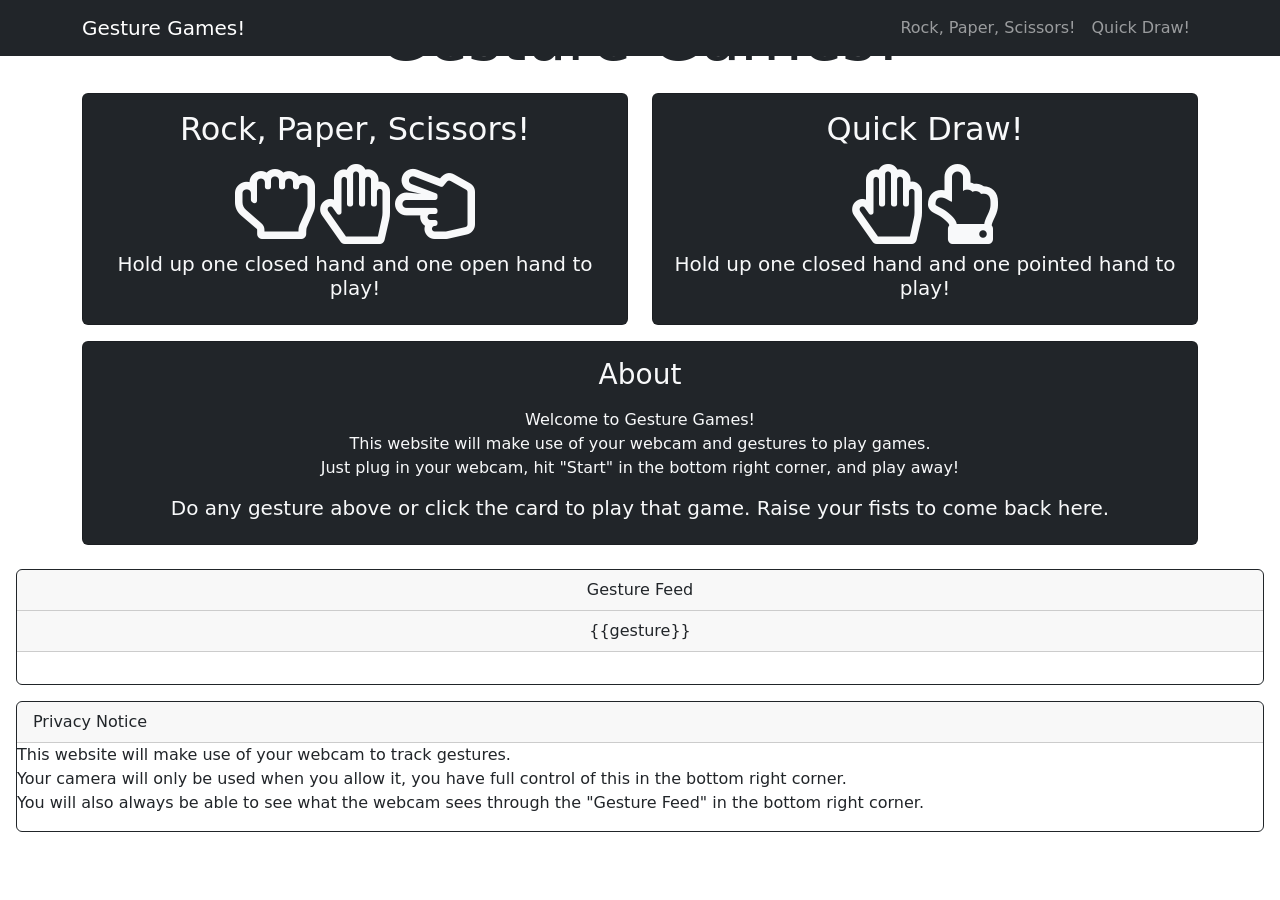
==== index.html @ e79e34e1 "Create index.html" ====
<!doctype html>
<html lang="en">
<head>
  <meta charset="utf-8">
  <title>AtAlternativeInteractionSolution</title>
  <base href="/">
  <meta name="viewport" content="width=device-width, initial-scale=1">
  <link rel="icon" type="image/x-icon" href="favicon.ico">
</head>
<body>
  <meta http-equiv="Refresh" content="0; url='/src/app/home-page/home-page.component.html'" />
</body>
</html>
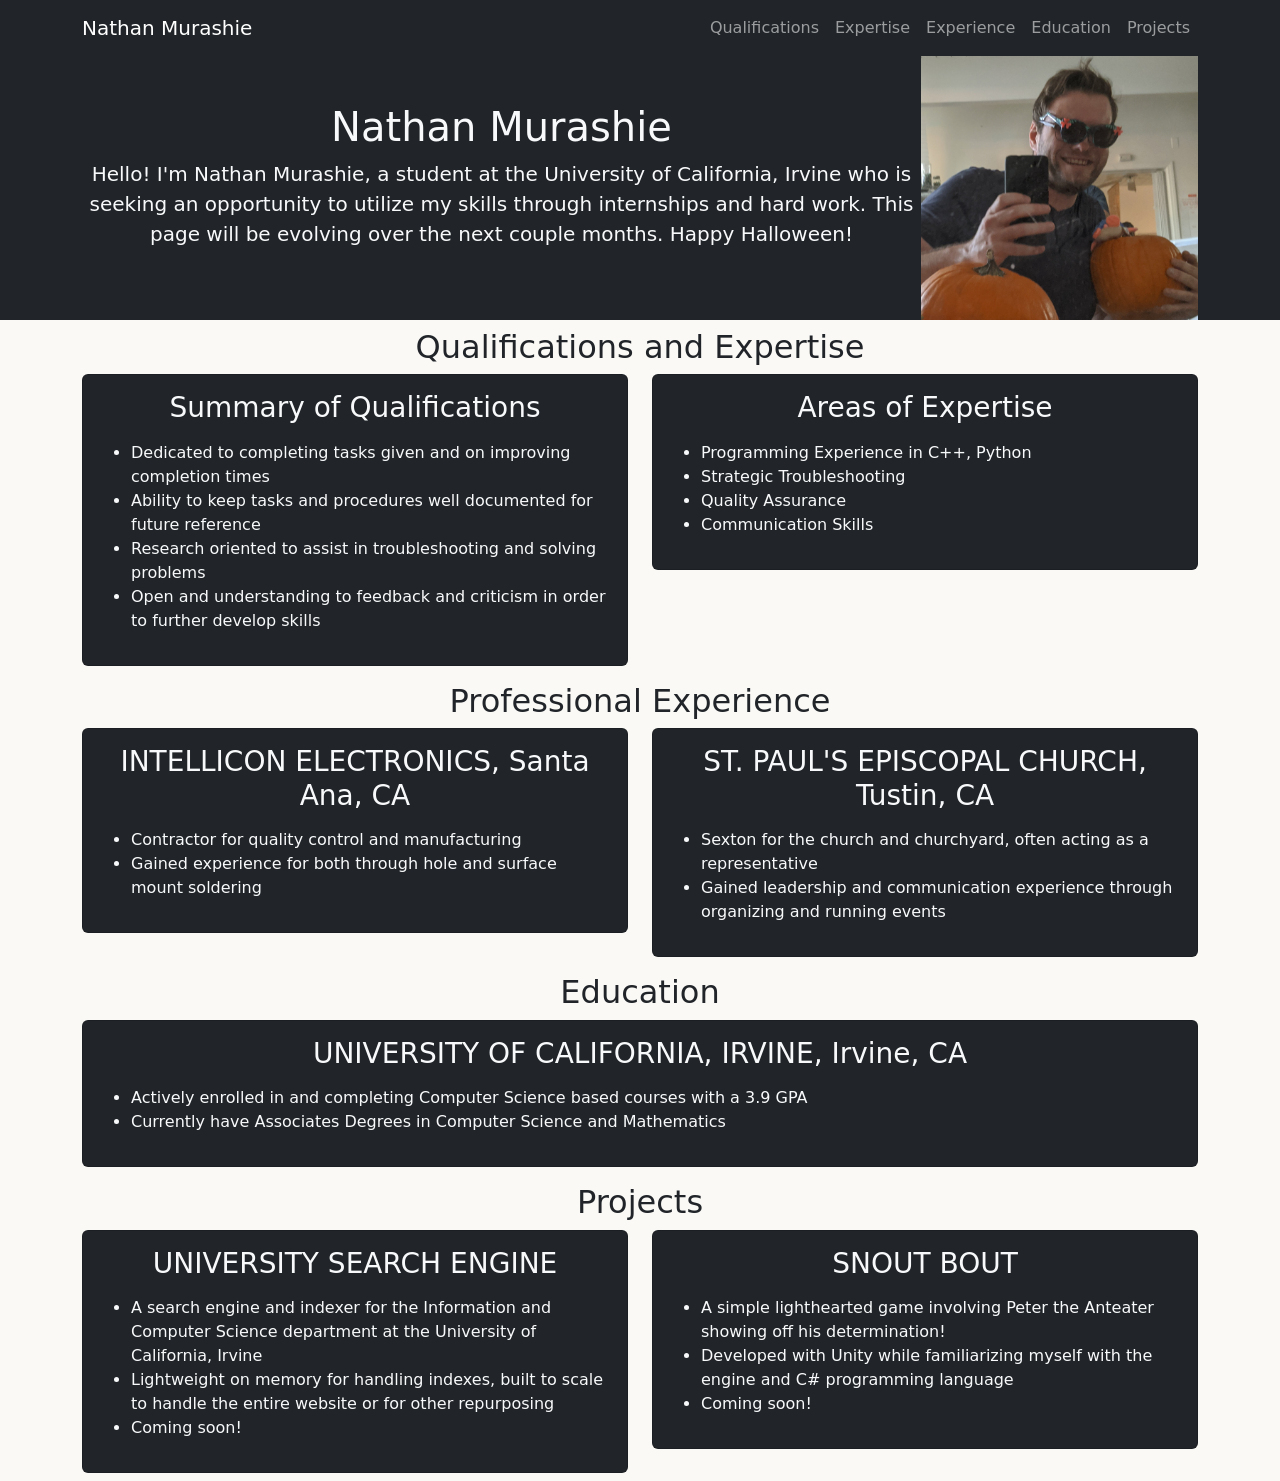
==== commit b58c246a: "test test" ====
--- a/index.html
+++ b/index.html
@@ -1,13 +1,190 @@
-<!doctype html>
+<!DOCTYPE html>
 <html lang="en">
 <head>
-  <meta charset="utf-8">
-  <title>AtAlternativeInteractionSolution</title>
-  <base href="/">
-  <meta name="viewport" content="width=device-width, initial-scale=1">
-  <link rel="icon" type="image/x-icon" href="favicon.ico">
+    <meta charset="UTF-8">
+    <meta http-equiv="X-UA-Compatible" content="IE=edge">
+    <meta name="author" content="Nathan Murashie">
+    <meta name="description" content="Portfolio for Nathan Murashie">
+    <meta name="viewport" content="width=device-width, initial-scale=1.0">
+    <!-- Google Font Import -->
+    <link href="https://fonts.googleapis.com/css2?family=Open+Sans&display=swap" rel="stylesheet">
+    <!-- Bootstrap Import -->
+    <link href="https://cdn.jsdelivr.net/npm/bootstrap@5.1.2/dist/css/bootstrap.min.css" rel="stylesheet" integrity="sha384-uWxY/CJNBR+1zjPWmfnSnVxwRheevXITnMqoEIeG1LJrdI0GlVs/9cVSyPYXdcSF" crossorigin="anonymous">
+    <!-- Personal css import -->
+    <link rel="stylesheet" href="styles.css">
+    <title>My Portfolio</title>
+
+
 </head>
-<body>
-  <meta http-equiv="Refresh" content="0; url='/src/app/home-page/home-page.component.html'" />
+<body style="background-color:#FAF9F6">
+    <!-- Navbar/Navmenu -->
+    <nav class="navbar navbar-expand-lg bg-dark navbar-dark fixed-top">
+        <div class="container">
+            <a href="#" class="navbar-brand">Nathan Murashie</a>
+
+            <button class="navbar-toggler" type="button" data-bs-toggle="collapse" data-bs-target="#navmenu">
+                <span class="navbar-toggler-icon"></span>
+            </button>
+
+            <div class="collapse navbar-collapse" id="navmenu">
+                <ul class="navbar-nav ms-auto">
+                    <li class="nav-item">
+                        <a href="#qualifications" class="nav-link">Qualifications</a>
+                    </li>
+                    <li class="nav-item">
+                        <a href="#expertise" class="nav-link">Expertise</a>
+                    </li>
+                    <li class="nav-item">
+                        <a href="#experience" class="nav-link">Experience</a>
+                    </li>
+                    <li class="nav-item">
+                        <a href="#education" class="nav-link">Education</a>
+                    </li>
+                    <li class="nav-item">
+                        <a href="#projects" class="nav-link">Projects</a>
+                    </li>
+                </ul>
+            </div>
+        </div>
+    </nav>
+
+    <!-- Welcome Banner -->
+    <section class="bg-dark text-light pt-5 text-center">
+        <div class="container">
+            <div class="d-sm-flex align-items-center justify-content-between">
+                <div>
+                    <h1>Nathan Murashie</h1>
+                    <p class="lead">Hello! I'm Nathan Murashie, a student at the University of California, Irvine who is seeking an opportunity to utilize my skills 
+                        through internships and hard work. This page will be evolving over the next couple months. Happy Halloween!</p>
+                </div>
+                <a href="https://www.youtube.com/watch?v=-1dSY6ZuXEY" target=_blank>
+                    <img class="img-fluid float-right imgpad" src="me.png" alt="Nathan holding a pumpkin" title="Happy Halloween!">
+                </a> 
+            </div>
+        </div>
+    </section>
+
+    <!-- Qualifications and Expertise -->
+    <section class="p-2">
+        <div class="container">
+            <h2 class="text-center">Qualifications and Expertise</h2>
+            <div class="row">
+                <div class="col-lg">
+                    <div class="card bg-dark text-light">
+                        <div class="card-body">
+                            <div class="h3 card-title mb-3 text-center" id="qualifications">Summary of Qualifications</div>
+                            <ul>
+                                <li>Dedicated to completing tasks given and on improving completion times</li>
+                                <li>Ability to keep tasks and procedures well documented for future reference</li>
+                                <li>Research oriented to assist in troubleshooting and solving problems</li>
+                                <li>Open and understanding to feedback and criticism in order to further develop skills</li>
+                            </ul>
+                        </div>
+                    </div>
+                </div>
+                <div class="col-lg">
+                    <div class="card bg-dark text-light">
+                        <div class="card-body">
+                            <div class="h3 card-title mb-3 text-center" id="expertise">Areas of Expertise</div>
+                            <ul>
+                                <li>Programming Experience in C++, Python</li>
+                                <li>Strategic Troubleshooting</li>
+                                <li>Quality Assurance</li>
+                                <li>Communication Skills</li>
+                            </ul>
+                        </div>
+                    </div>
+                </div>
+            </div>
+        </div>
+    </section>
+
+    <!-- Experience -->
+    <section class="p-2">
+        <div class="container">
+            <h2 class="text-center" id="experience">Professional Experience</h2>
+            <div class="row">
+                <div class="col-lg">
+                    <div class="card bg-dark text-light">
+                        <div class="card-body">
+                            <div class="h3 card-title mb-3 text-center">INTELLICON ELECTRONICS, Santa Ana, CA</div>
+                            <ul>
+                                <li>Contractor for quality control and manufacturing</li>
+                                <li>Gained experience for both through hole and surface mount soldering</li>
+                            </ul>
+                        </div>
+                    </div>
+                </div>
+                <div class="col-lg">
+                    <div class="card bg-dark text-light">
+                        <div class="card-body">
+                            <div class="h3 card-title mb-3 text-center">ST. PAUL'S EPISCOPAL CHURCH, Tustin, CA</div>
+                            <ul>
+                                <li>Sexton for the church and churchyard, often acting as a representative</li>
+                                <li>Gained leadership and communication experience through organizing and running events</li>
+                            </ul>
+                        </div>
+                    </div>
+                </div>
+            </div>
+        </div>
+    </section>
+
+    <!-- Education -->
+    <section class="p-2">
+        <div class="container">
+            <h2 class="text-center" id="education">Education</h2>
+            <div class="row">
+                <div class="col-lg">
+                    <div class="card bg-dark text-light">
+                        <div class="card-body">
+                            <div class="h3 card-title mb-3 text-center">UNIVERSITY OF CALIFORNIA, IRVINE, Irvine, CA</div>
+                            <ul>
+                                <li>Actively enrolled in and completing Computer Science based courses with a 3.9 GPA</li>
+                                <li>Currently have Associates Degrees in Computer Science and Mathematics</li>
+                            </ul>
+                        </div>
+                    </div>
+                </div>
+            </div>
+        </div>
+    </section>
+
+    <!-- Projects -->
+    <section class="p-2">
+        <div class="container">
+            <h2 class="text-center" id="projects">Projects</h2>
+            <div class="row">
+                <div class="col-lg">
+                    <div class="card bg-dark text-light">
+                        <div class="card-body">
+                            <div class="h3 card-title mb-3 text-center">UNIVERSITY SEARCH ENGINE</div>
+                            <ul>
+                                <li>A search engine and indexer for the Information and Computer Science department at the University of California, Irvine</li>
+                                <li>Lightweight on memory for handling indexes, built to scale to handle the entire website or for other repurposing</li>
+                                <li>Coming soon!</li>
+                            </ul>
+                        </div>
+                    </div>
+                </div>
+                <div class="col-lg">
+                    <div class="card bg-dark text-light">
+                        <div class="card-body">
+                            <div class="h3 card-title mb-3 text-center">SNOUT BOUT</div>
+                            <ul>
+                                <li>A simple lighthearted game involving Peter the Anteater showing off his determination!</li>
+                                <li>Developed with Unity while familiarizing myself with the engine and C# programming language</li>
+                                <li>Coming soon!</li>
+                            </ul>
+                        </div>
+                    </div>
+                </div>
+            </div>
+        </div>
+    </section>
+
+    <!-- Bootstrap JS Import -->
+    <script src="https://cdn.jsdelivr.net/npm/bootstrap@5.1.2/dist/js/bootstrap.bundle.min.js" integrity="sha384-kQtW33rZJAHjgefvhyyzcGF3C5TFyBQBA13V1RKPf4uH+bwyzQxZ6CmMZHmNBEfJ" crossorigin="anonymous"></script>
+    
 </body>
-</html>
+</html>
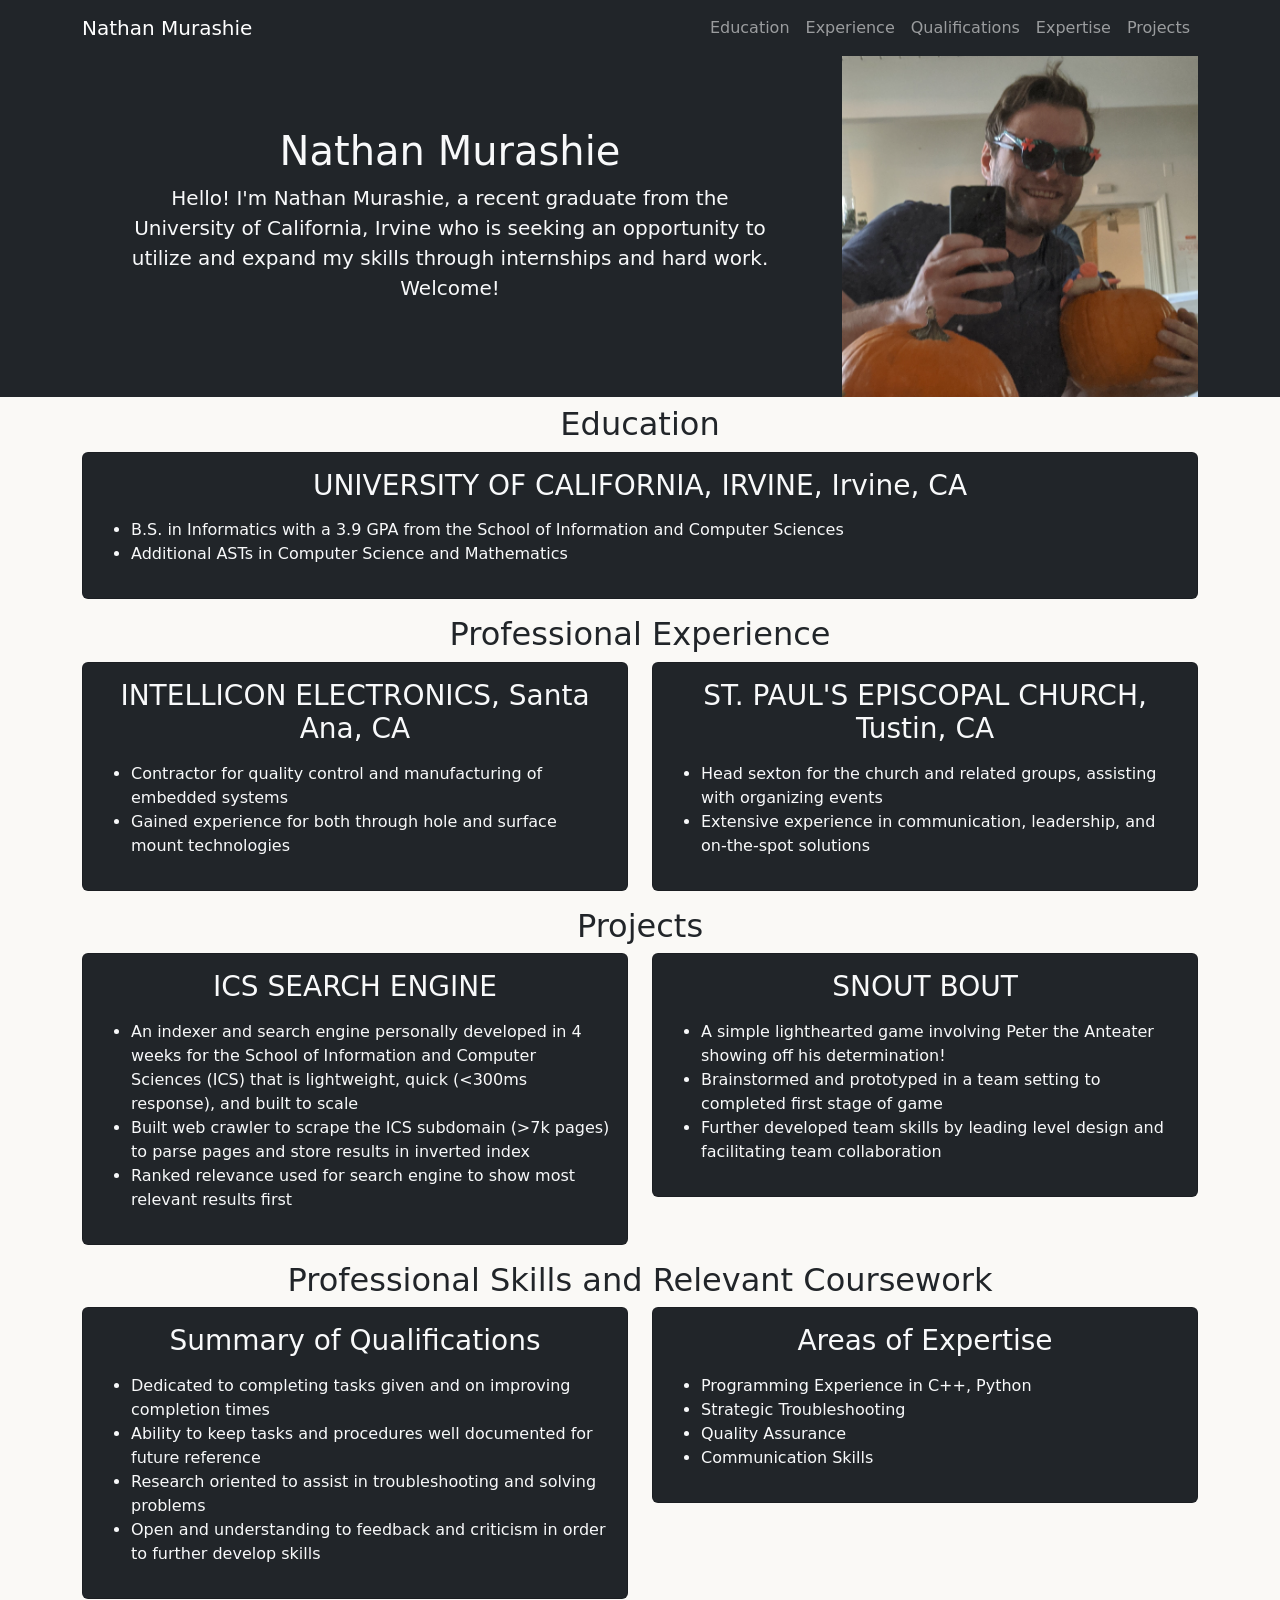
==== commit f3e75f67: "first revision" ====
--- a/index.html
+++ b/index.html
@@ -29,16 +29,16 @@
             <div class="collapse navbar-collapse" id="navmenu">
                 <ul class="navbar-nav ms-auto">
                     <li class="nav-item">
-                        <a href="#qualifications" class="nav-link">Qualifications</a>
-                    </li>
-                    <li class="nav-item">
-                        <a href="#expertise" class="nav-link">Expertise</a>
+                        <a href="#education" class="nav-link">Education</a>
                     </li>
                     <li class="nav-item">
                         <a href="#experience" class="nav-link">Experience</a>
                     </li>
                     <li class="nav-item">
-                        <a href="#education" class="nav-link">Education</a>
+                        <a href="#qualifications" class="nav-link">Qualifications</a>
+                    </li>
+                    <li class="nav-item">
+                        <a href="#expertise" class="nav-link">Expertise</a>
                     </li>
                     <li class="nav-item">
                         <a href="#projects" class="nav-link">Projects</a>
@@ -51,15 +51,99 @@
     <!-- Welcome Banner -->
     <section class="bg-dark text-light pt-5 text-center">
         <div class="container">
-            <div class="d-sm-flex align-items-center justify-content-between">
-                <div>
+            <div class="d-sm-flex align-items-center justify-content-between row">
+                <div class="col-lg-8 p-5">
                     <h1>Nathan Murashie</h1>
-                    <p class="lead">Hello! I'm Nathan Murashie, a student at the University of California, Irvine who is seeking an opportunity to utilize my skills 
-                        through internships and hard work. This page will be evolving over the next couple months. Happy Halloween!</p>
+                    <p class="lead">Hello! I'm Nathan Murashie, a recent graduate from the University of California, Irvine who is seeking an opportunity to utilize 
+                        and expand my skills through internships and hard work. Welcome!</p>
                 </div>
-                <a href="https://www.youtube.com/watch?v=-1dSY6ZuXEY" target=_blank>
-                    <img class="img-fluid float-right imgpad" src="me.png" alt="Nathan holding a pumpkin" title="Happy Halloween!">
-                </a> 
+                <div class="col-lg-4 col-sm-12">
+                    <img class="img-fluid float-right imgpad" src="me.png" alt="Nathan holding a pumpkin">
+                </div>
+            </div>
+        </div>
+    </section>
+
+    <!-- Education -->
+    <section class="p-2">
+        <div class="container">
+            <h2 class="text-center" id="education">Education</h2>
+            <div class="row">
+                <div class="col-lg">
+                    <div class="card bg-dark text-light">
+                        <div class="card-body">
+                            <div class="h3 card-title mb-3 text-center">UNIVERSITY OF CALIFORNIA, IRVINE, Irvine, CA</div>
+                            <ul>
+                                <li>B.S. in Informatics with a 3.9 GPA from the School of Information and Computer Sciences</li>
+                                <li>Additional ASTs in Computer Science and Mathematics</li>
+                            </ul>
+                        </div>
+                    </div>
+                </div>
+            </div>
+        </div>
+    </section>
+
+    <!-- Experience -->
+    <section class="p-2">
+        <div class="container">
+            <h2 class="text-center" id="experience">Professional Experience</h2>
+            <div class="row">
+                <div class="col-lg">
+                    <div class="card bg-dark text-light">
+                        <div class="card-body">
+                            <div class="h3 card-title mb-3 text-center">INTELLICON ELECTRONICS, Santa Ana, CA</div>
+                            <ul>
+                                <li>Contractor for quality control and manufacturing of embedded systems</li>
+                                <li>Gained experience for both through hole and surface mount technologies</li>
+                            </ul>
+                        </div>
+                    </div>
+                </div>
+                <div class="col-lg">
+                    <div class="card bg-dark text-light">
+                        <div class="card-body">
+                            <div class="h3 card-title mb-3 text-center">ST. PAUL'S EPISCOPAL CHURCH, Tustin, CA</div>
+                            <ul>
+                                <li>Head sexton for the church and related groups, assisting with organizing events</li>
+                                <li>Extensive experience in communication, leadership, and on-the-spot solutions</li>
+                            </ul>
+                        </div>
+                    </div>
+                </div>
+            </div>
+        </div>
+    </section>
+
+    <!-- Projects -->
+    <section class="p-2">
+        <div class="container">
+            <h2 class="text-center" id="projects">Projects</h2>
+            <div class="row">
+                <div class="col-lg">
+                    <div class="card bg-dark text-light">
+                        <div class="card-body">
+                            <div class="h3 card-title mb-3 text-center">ICS SEARCH ENGINE</div>
+                            <ul>
+                                <li>An indexer and search engine personally developed in 4 weeks for the School of Information and Computer Sciences (ICS) that is lightweight, quick (&lt;300ms response), and built to scale</li>
+                                <li>Built web crawler to scrape the ICS subdomain (&gt;7k pages) to parse pages and store results in inverted index</li>
+                                <li>Ranked relevance used for search engine to show most relevant results first</li>
+                            </ul>
+                        </div>
+                    </div>
+                </div>
+                <div class="col-lg">
+                    <div class="card bg-dark text-light">
+                        <div class="card-body">
+                            <div class="h3 card-title mb-3 text-center">SNOUT BOUT</div>
+                            <ul>
+                                <li>A simple lighthearted game involving Peter the Anteater showing off his determination!</li>
+                                <li>Brainstormed and prototyped in a team setting to completed first stage of game</li>
+                                <li>Further developed team skills by leading level design and facilitating team collaboration</li>
+                            </ul>
+                        </div>
+                    </div>
+                </div>
             </div>
         </div>
     </section>
@@ -67,7 +151,7 @@
     <!-- Qualifications and Expertise -->
     <section class="p-2">
         <div class="container">
-            <h2 class="text-center">Qualifications and Expertise</h2>
+            <h2 class="text-center">Professional Skills and Relevant Coursework</h2>
             <div class="row">
                 <div class="col-lg">
                     <div class="card bg-dark text-light">
@@ -99,90 +183,6 @@
         </div>
     </section>
 
-    <!-- Experience -->
-    <section class="p-2">
-        <div class="container">
-            <h2 class="text-center" id="experience">Professional Experience</h2>
-            <div class="row">
-                <div class="col-lg">
-                    <div class="card bg-dark text-light">
-                        <div class="card-body">
-                            <div class="h3 card-title mb-3 text-center">INTELLICON ELECTRONICS, Santa Ana, CA</div>
-                            <ul>
-                                <li>Contractor for quality control and manufacturing</li>
-                                <li>Gained experience for both through hole and surface mount soldering</li>
-                            </ul>
-                        </div>
-                    </div>
-                </div>
-                <div class="col-lg">
-                    <div class="card bg-dark text-light">
-                        <div class="card-body">
-                            <div class="h3 card-title mb-3 text-center">ST. PAUL'S EPISCOPAL CHURCH, Tustin, CA</div>
-                            <ul>
-                                <li>Sexton for the church and churchyard, often acting as a representative</li>
-                                <li>Gained leadership and communication experience through organizing and running events</li>
-                            </ul>
-                        </div>
-                    </div>
-                </div>
-            </div>
-        </div>
-    </section>
-
-    <!-- Education -->
-    <section class="p-2">
-        <div class="container">
-            <h2 class="text-center" id="education">Education</h2>
-            <div class="row">
-                <div class="col-lg">
-                    <div class="card bg-dark text-light">
-                        <div class="card-body">
-                            <div class="h3 card-title mb-3 text-center">UNIVERSITY OF CALIFORNIA, IRVINE, Irvine, CA</div>
-                            <ul>
-                                <li>Actively enrolled in and completing Computer Science based courses with a 3.9 GPA</li>
-                                <li>Currently have Associates Degrees in Computer Science and Mathematics</li>
-                            </ul>
-                        </div>
-                    </div>
-                </div>
-            </div>
-        </div>
-    </section>
-
-    <!-- Projects -->
-    <section class="p-2">
-        <div class="container">
-            <h2 class="text-center" id="projects">Projects</h2>
-            <div class="row">
-                <div class="col-lg">
-                    <div class="card bg-dark text-light">
-                        <div class="card-body">
-                            <div class="h3 card-title mb-3 text-center">UNIVERSITY SEARCH ENGINE</div>
-                            <ul>
-                                <li>A search engine and indexer for the Information and Computer Science department at the University of California, Irvine</li>
-                                <li>Lightweight on memory for handling indexes, built to scale to handle the entire website or for other repurposing</li>
-                                <li>Coming soon!</li>
-                            </ul>
-                        </div>
-                    </div>
-                </div>
-                <div class="col-lg">
-                    <div class="card bg-dark text-light">
-                        <div class="card-body">
-                            <div class="h3 card-title mb-3 text-center">SNOUT BOUT</div>
-                            <ul>
-                                <li>A simple lighthearted game involving Peter the Anteater showing off his determination!</li>
-                                <li>Developed with Unity while familiarizing myself with the engine and C# programming language</li>
-                                <li>Coming soon!</li>
-                            </ul>
-                        </div>
-                    </div>
-                </div>
-            </div>
-        </div>
-    </section>
-
     <!-- Bootstrap JS Import -->
     <script src="https://cdn.jsdelivr.net/npm/bootstrap@5.1.2/dist/js/bootstrap.bundle.min.js" integrity="sha384-kQtW33rZJAHjgefvhyyzcGF3C5TFyBQBA13V1RKPf4uH+bwyzQxZ6CmMZHmNBEfJ" crossorigin="anonymous"></script>
     
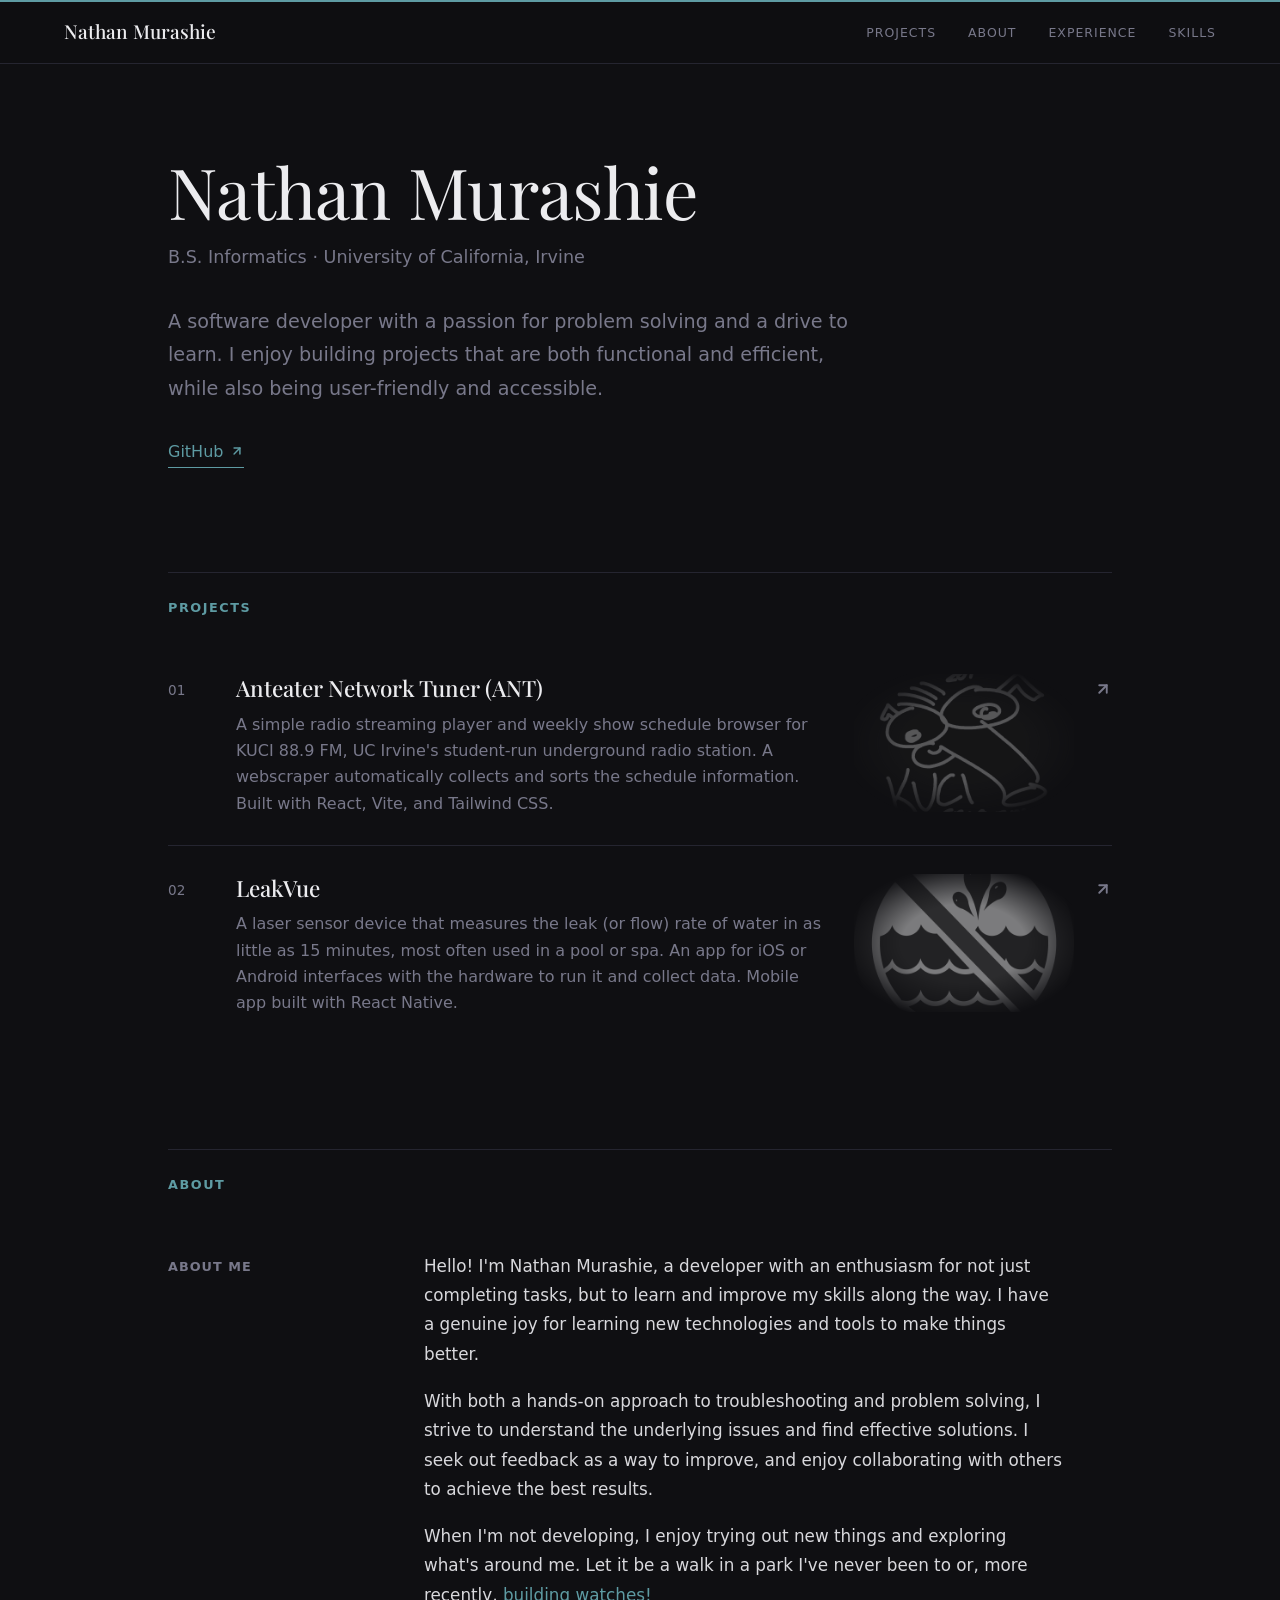
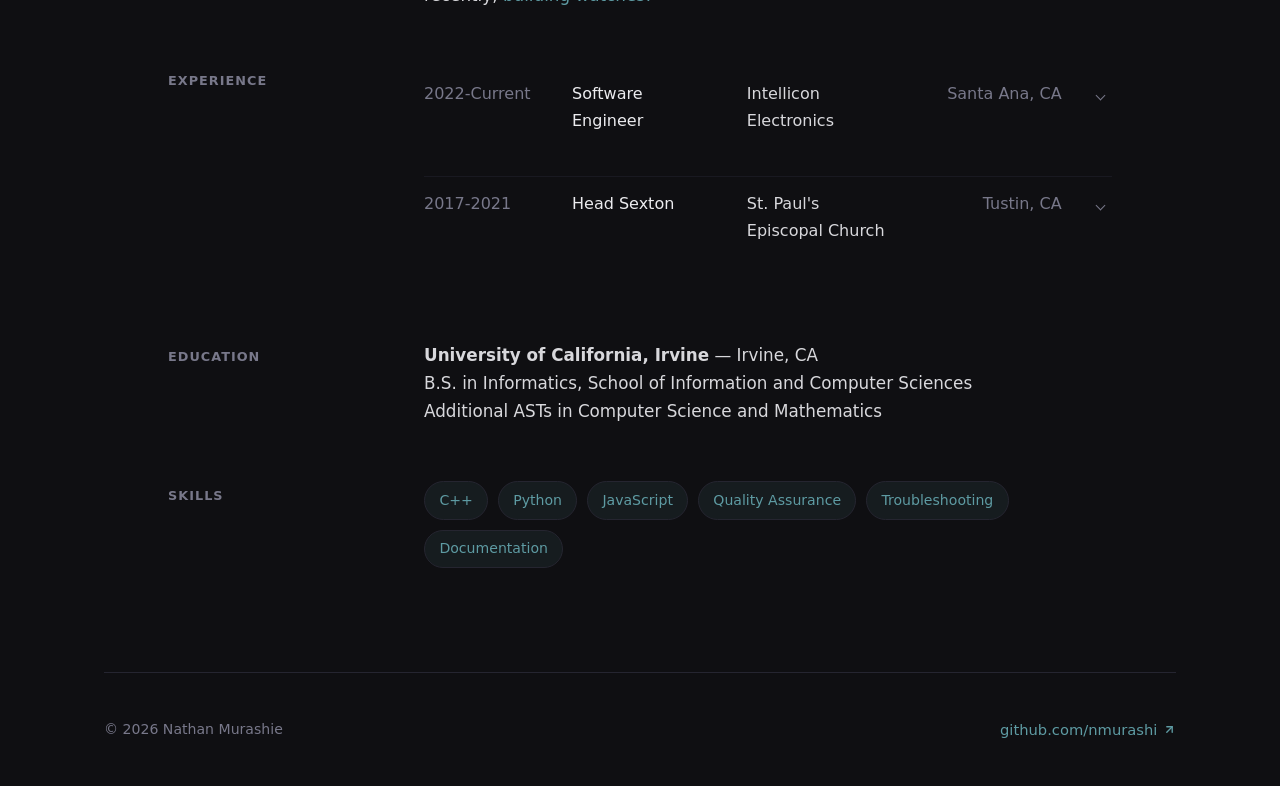
==== commit d1b64eaf: "Portfolio overhaul, both in content and visuals. Very overdo!" ====
--- a/index.html
+++ b/index.html
@@ -6,185 +6,190 @@
     <meta name="author" content="Nathan Murashie">
     <meta name="description" content="Portfolio for Nathan Murashie">
     <meta name="viewport" content="width=device-width, initial-scale=1.0">
-    <!-- Google Font Import -->
-    <link href="https://fonts.googleapis.com/css2?family=Open+Sans&display=swap" rel="stylesheet">
-    <!-- Bootstrap Import -->
-    <link href="https://cdn.jsdelivr.net/npm/bootstrap@5.1.2/dist/css/bootstrap.min.css" rel="stylesheet" integrity="sha384-uWxY/CJNBR+1zjPWmfnSnVxwRheevXITnMqoEIeG1LJrdI0GlVs/9cVSyPYXdcSF" crossorigin="anonymous">
     <!-- Personal css import -->
-    <link rel="stylesheet" href="styles.css">
-    <title>My Portfolio</title>
-
-
+    <link rel="stylesheet" href="style.css">
+    <title>Nathan Murashie</title>
 </head>
-<body style="background-color:#FAF9F6">
-    <!-- Navbar/Navmenu -->
-    <nav class="navbar navbar-expand-lg bg-dark navbar-dark fixed-top">
-        <div class="container">
-            <a href="#" class="navbar-brand">Nathan Murashie</a>
-
-            <button class="navbar-toggler" type="button" data-bs-toggle="collapse" data-bs-target="#navmenu">
-                <span class="navbar-toggler-icon"></span>
-            </button>
-
-            <div class="collapse navbar-collapse" id="navmenu">
-                <ul class="navbar-nav ms-auto">
-                    <li class="nav-item">
-                        <a href="#education" class="nav-link">Education</a>
-                    </li>
-                    <li class="nav-item">
-                        <a href="#experience" class="nav-link">Experience</a>
-                    </li>
-                    <li class="nav-item">
-                        <a href="#qualifications" class="nav-link">Qualifications</a>
-                    </li>
-                    <li class="nav-item">
-                        <a href="#expertise" class="nav-link">Expertise</a>
-                    </li>
-                    <li class="nav-item">
-                        <a href="#projects" class="nav-link">Projects</a>
-                    </li>
-                </ul>
-            </div>
-        </div>
+<body>
+    <nav class="top-nav">
+        <a href="#" class="nav-brand">Nathan Murashie</a>
+        <ul class="nav-links">
+            <li><a href="#projects">Projects</a></li>
+            <li><a href="#about">About</a></li>
+            <li><a href="#experience">Experience</a></li>
+            <li><a href="#skills">Skills</a></li>
+        </ul>
     </nav>
 
-    <!-- Welcome Banner -->
-    <section class="bg-dark text-light pt-5 text-center">
-        <div class="container">
-            <div class="d-sm-flex align-items-center justify-content-between row">
-                <div class="col-lg-8 p-5">
-                    <h1>Nathan Murashie</h1>
-                    <p class="lead">Hello! I'm Nathan Murashie, a recent graduate from the University of California, Irvine who is seeking an opportunity to utilize 
-                        and expand my skills through internships and hard work. Welcome!</p>
-                </div>
-                <div class="col-lg-4 col-sm-12">
-                    <img class="img-fluid float-right imgpad" src="me.png" alt="Nathan holding a pumpkin">
+    <main class="page">
+        <!-- Hero -->
+        <section class="hero">
+            <h1>Nathan Murashie</h1>
+            <p class="hero-sub">B.S. Informatics &middot; University of California, Irvine</p>
+            <p class="hero-text">
+                A software developer with a passion for problem solving and a drive to learn. I enjoy building projects that are both functional and efficient, while also being user-friendly and accessible.
+            </p>
+            <a href="https://github.com/nmurashi" class="hero-link" target="_blank" rel="noopener">
+                GitHub
+                <svg class="icon-arrow" width="14" height="14" viewBox="0 0 24 24" fill="none" stroke="currentColor" stroke-width="2.5" stroke-linecap="round" stroke-linejoin="round" aria-hidden="true"><line x1="7" y1="17" x2="17" y2="7"></line><polyline points="7 7 17 7 17 17"></polyline></svg>
+            </a>
+        </section>
+
+        <!-- Projects -->
+        <section class="section" id="projects">
+            <div class="section-header">
+                <h2 class="section-label">Projects</h2>
+            </div>
+            <div class="project-list">
+                <a href="https://nmurashi.github.io/KUCI-thing" class="project-item" target="_blank" rel="noopener">
+                    <span class="project-num">01</span>
+                    <div class="project-body">
+                        <div class="project-text">
+                            <div class="project-name">Anteater Network Tuner (ANT)</div>
+                            <div class="project-desc">
+                                A simple radio streaming player and weekly show schedule browser for 
+                                KUCI 88.9 FM, UC Irvine's student-run underground radio station. A webscraper
+                                automatically collects and sorts the schedule information.
+                                Built with React, Vite, and Tailwind CSS.
+                            </div>
+                        </div>
+                        <div class="project-thumb" style="background-image: url('KUCI-project.png')"></div>
+                    </div>
+                    <span class="project-arrow">
+                        <svg class="icon-arrow" width="18" height="18" viewBox="0 0 24 24" fill="none" stroke="currentColor" stroke-width="2.5" stroke-linecap="round" stroke-linejoin="round" aria-hidden="true"><line x1="7" y1="17" x2="17" y2="7"></line><polyline points="7 7 17 7 17 17"></polyline></svg>
+                    </span>
+                </a>
+                <a href="https://www.americanleakdetection.com/residential/pools-spas-fountains/leakvue-services/" class="project-item" target="_blank" rel="noopener">
+                    <span class="project-num">02</span>
+                    <div class="project-body">
+                        <div class="project-text">
+                            <div class="project-name">LeakVue</div>
+                            <div class="project-desc">
+                                A laser sensor device that measures the leak (or flow) rate of water in as little 
+                                as 15 minutes, most often used in a pool or spa. An app for iOS or Android interfaces 
+                                with the hardware to run it and collect data. Mobile app built with React Native.
+                            </div>
+                        </div>
+                        <div class="project-thumb" style="background-image: url('leakvue.png')"></div>
+                    </div>
+                    <span class="project-arrow">
+                        <svg class="icon-arrow" width="18" height="18" viewBox="0 0 24 24" fill="none" stroke="currentColor" stroke-width="2.5" stroke-linecap="round" stroke-linejoin="round" aria-hidden="true"><line x1="7" y1="17" x2="17" y2="7"></line><polyline points="7 7 17 7 17 17"></polyline></svg>
+                    </span>
+                </a>
+            </div>
+        </section>
+
+        <!-- About -->
+        <section class="section" id="about">
+            <div class="section-header">
+                <h2 class="section-label">About</h2>
+            </div>
+
+            <div class="two-col">
+                <div class="col-label">About Me</div>
+                <div class="col-content">
+                    <p>
+                        Hello! I'm Nathan Murashie, a developer with an enthusiasm for not just completing 
+                        tasks, but to learn and improve my skills along the way. I have a genuine joy for 
+                        learning new technologies and tools to make things better.
+                    </p>
+                    <p>
+                        With both a hands-on approach to troubleshooting and problem solving, I strive to 
+                        understand the underlying issues and find effective solutions. I seek out feedback
+                        as a way to improve, and enjoy collaborating with others to achieve the best results.
+                    </p>
+                    <p>
+                        When I'm not developing, I enjoy trying out new things and exploring what's around me. 
+                        Let it be a walk in a park I've never been to or, more recently, <a href="watch.jpg" target="_blank" rel="noopener">building watches!</a>
+                    </p>
                 </div>
             </div>
-        </div>
-    </section>
 
-    <!-- Education -->
-    <section class="p-2">
-        <div class="container">
-            <h2 class="text-center" id="education">Education</h2>
-            <div class="row">
-                <div class="col-lg">
-                    <div class="card bg-dark text-light">
-                        <div class="card-body">
-                            <div class="h3 card-title mb-3 text-center">UNIVERSITY OF CALIFORNIA, IRVINE, Irvine, CA</div>
-                            <ul>
-                                <li>B.S. in Informatics with a 3.9 GPA from the School of Information and Computer Sciences</li>
-                                <li>Additional ASTs in Computer Science and Mathematics</li>
-                            </ul>
+            <div class="two-col" id="experience">
+                <div class="col-label">Experience</div>
+                <div class="col-content">
+                    <div class="exp-table">
+                        <div class="exp-row" tabindex="0" role="button" aria-expanded="false">
+                            <span class="exp-date">2022-Current</span>
+                            <span class="exp-role">Software Engineer</span>
+                            <span class="exp-company">Intellicon Electronics</span>
+                            <span class="exp-location">Santa Ana, CA</span>
+                            <span class="exp-chevron"></span>
+                            <div class="exp-details">
+                                <ul>
+                                    <li>Developed and maintained software for embedded systems</li>
+                                    <li>Reverse engineered existing systems to improve and extend functionality</li>
+                                    <li>Experience with both through-hole and surface mount technologies</li>
+                                </ul>
+                            </div>
+                        </div>
+                        <div class="exp-row" tabindex="0" role="button" aria-expanded="false">
+                            <span class="exp-date">2017-2021</span>
+                            <span class="exp-role">Head Sexton</span>
+                            <span class="exp-company">St. Paul's Episcopal Church</span>
+                            <span class="exp-location">Tustin, CA</span>
+                            <span class="exp-chevron"></span>
+                            <div class="exp-details">
+                                <ul>
+                                    <li>Organized and coordinated various events and services</li>
+                                    <li>Managed facility operations and maintenance</li>
+                                    <li>Liaised between staff, clergy, and community members</li>
+                                </ul>
+                            </div>
                         </div>
                     </div>
                 </div>
             </div>
-        </div>
-    </section>
 
-    <!-- Experience -->
-    <section class="p-2">
-        <div class="container">
-            <h2 class="text-center" id="experience">Professional Experience</h2>
-            <div class="row">
-                <div class="col-lg">
-                    <div class="card bg-dark text-light">
-                        <div class="card-body">
-                            <div class="h3 card-title mb-3 text-center">INTELLICON ELECTRONICS, Santa Ana, CA</div>
-                            <ul>
-                                <li>Contractor for quality control and manufacturing of embedded systems</li>
-                                <li>Gained experience for both through hole and surface mount technologies</li>
-                            </ul>
-                        </div>
-                    </div>
+            <div class="two-col" id="education">
+                <div class="col-label">Education</div>
+                <div class="col-content edu-content">
+                    <strong>University of California, Irvine</strong> &mdash; Irvine, CA<br>
+                    B.S. in Informatics, School of Information and Computer Sciences<br>
+                    Additional ASTs in Computer Science and Mathematics
                 </div>
-                <div class="col-lg">
-                    <div class="card bg-dark text-light">
-                        <div class="card-body">
-                            <div class="h3 card-title mb-3 text-center">ST. PAUL'S EPISCOPAL CHURCH, Tustin, CA</div>
-                            <ul>
-                                <li>Head sexton for the church and related groups, assisting with organizing events</li>
-                                <li>Extensive experience in communication, leadership, and on-the-spot solutions</li>
-                            </ul>
-                        </div>
+            </div>
+
+            <div class="two-col" id="skills">
+                <div class="col-label">Skills</div>
+                <div class="col-content">
+                    <div class="tag-list">
+                        <span class="tag">C++</span>
+                        <span class="tag">Python</span>
+                        <span class="tag">JavaScript</span>
+                        <span class="tag">Quality Assurance</span>
+                        <span class="tag">Troubleshooting</span>
+                        <span class="tag">Documentation</span>
                     </div>
                 </div>
             </div>
+        </section>
+    </main>
+
+    <footer class="page">
+        <div class="site-footer">
+            <span>&copy; 2026 Nathan Murashie</span>
+            <a href="https://github.com/nmurashi" target="_blank" rel="noopener" class="footer-link">
+                github.com/nmurashi
+                <svg class="icon-arrow" width="13" height="13" viewBox="0 0 24 24" fill="none" stroke="currentColor" stroke-width="2.5" stroke-linecap="round" stroke-linejoin="round" aria-hidden="true"><line x1="7" y1="17" x2="17" y2="7"></line><polyline points="7 7 17 7 17 17"></polyline></svg>
+            </a>
         </div>
-    </section>
+    </footer>
 
-    <!-- Projects -->
-    <section class="p-2">
-        <div class="container">
-            <h2 class="text-center" id="projects">Projects</h2>
-            <div class="row">
-                <div class="col-lg">
-                    <div class="card bg-dark text-light">
-                        <div class="card-body">
-                            <div class="h3 card-title mb-3 text-center">ICS SEARCH ENGINE</div>
-                            <ul>
-                                <li>An indexer and search engine personally developed in 4 weeks for the School of Information and Computer Sciences (ICS) that is lightweight, quick (&lt;300ms response), and built to scale</li>
-                                <li>Built web crawler to scrape the ICS subdomain (&gt;7k pages) to parse pages and store results in inverted index</li>
-                                <li>Ranked relevance used for search engine to show most relevant results first</li>
-                            </ul>
-                        </div>
-                    </div>
-                </div>
-                <div class="col-lg">
-                    <div class="card bg-dark text-light">
-                        <div class="card-body">
-                            <div class="h3 card-title mb-3 text-center">SNOUT BOUT</div>
-                            <ul>
-                                <li>A simple lighthearted game involving Peter the Anteater showing off his determination!</li>
-                                <li>Brainstormed and prototyped in a team setting to completed first stage of game</li>
-                                <li>Further developed team skills by leading level design and facilitating team collaboration</li>
-                            </ul>
-                        </div>
-                    </div>
-                </div>
-            </div>
-        </div>
-    </section>
-
-    <!-- Qualifications and Expertise -->
-    <section class="p-2">
-        <div class="container">
-            <h2 class="text-center">Professional Skills and Relevant Coursework</h2>
-            <div class="row">
-                <div class="col-lg">
-                    <div class="card bg-dark text-light">
-                        <div class="card-body">
-                            <div class="h3 card-title mb-3 text-center" id="qualifications">Summary of Qualifications</div>
-                            <ul>
-                                <li>Dedicated to completing tasks given and on improving completion times</li>
-                                <li>Ability to keep tasks and procedures well documented for future reference</li>
-                                <li>Research oriented to assist in troubleshooting and solving problems</li>
-                                <li>Open and understanding to feedback and criticism in order to further develop skills</li>
-                            </ul>
-                        </div>
-                    </div>
-                </div>
-                <div class="col-lg">
-                    <div class="card bg-dark text-light">
-                        <div class="card-body">
-                            <div class="h3 card-title mb-3 text-center" id="expertise">Areas of Expertise</div>
-                            <ul>
-                                <li>Programming Experience in C++, Python</li>
-                                <li>Strategic Troubleshooting</li>
-                                <li>Quality Assurance</li>
-                                <li>Communication Skills</li>
-                            </ul>
-                        </div>
-                    </div>
-                </div>
-            </div>
-        </div>
-    </section>
-
-    <!-- Bootstrap JS Import -->
-    <script src="https://cdn.jsdelivr.net/npm/bootstrap@5.1.2/dist/js/bootstrap.bundle.min.js" integrity="sha384-kQtW33rZJAHjgefvhyyzcGF3C5TFyBQBA13V1RKPf4uH+bwyzQxZ6CmMZHmNBEfJ" crossorigin="anonymous"></script>
-    
+    <script>
+        document.querySelectorAll('.exp-row').forEach(function (row) {
+            function toggle() {
+                var expanded = row.classList.toggle('expanded');
+                row.setAttribute('aria-expanded', expanded);
+            }
+            row.addEventListener('click', toggle);
+            row.addEventListener('keydown', function (e) {
+                if (e.key === 'Enter' || e.key === ' ') {
+                    e.preventDefault();
+                    toggle();
+                }
+            });
+        });
+    </script>
 </body>
-</html>+</html>
--- a/style.css
+++ b/style.css
@@ -0,0 +1,503 @@
+@font-face {
+    font-family: 'Playfair Display';
+    font-style: normal;
+    font-weight: 400 700;
+    font-display: swap;
+    src: url('playfair-display.woff2') format('woff2');
+}
+
+:root {
+    --bg: #0f0f12;
+    --border: #252530;
+    --border-hover: #35353f;
+    --text: #d8d8dc;
+    --muted: #78788a;
+    --bright: #ececef;
+    --accent: #5e9ba3;
+    --accent-soft: rgba(94, 155, 163, 0.09);
+    --max-w: 1200px;
+    --serif: 'Playfair Display', Georgia, serif;
+    --sans: 'Segoe UI', system-ui, -apple-system, 'Helvetica Neue', sans-serif;
+}
+
+* {
+    margin: 0;
+    padding: 0;
+    box-sizing: border-box;
+}
+
+html {
+    scroll-behavior: smooth;
+    -webkit-text-size-adjust: 100%;
+    text-size-adjust: 100%;
+}
+
+body {
+    background: var(--bg);
+    color: var(--text);
+    font-family: var(--sans);
+    font-size: 16px;
+    line-height: 1.7;
+    -webkit-font-smoothing: antialiased;
+    -moz-osx-font-smoothing: grayscale;
+}
+
+a {
+    color: var(--accent);
+    text-decoration: none;
+}
+a:hover { text-decoration: underline; }
+a:focus-visible { outline: 2px solid var(--accent); outline-offset: 2px; }
+
+@media (prefers-reduced-motion: reduce) {
+    html { scroll-behavior: auto; }
+    *, *::before, *::after { transition: none !important; animation: none !important; }
+}
+
+/* ===== NAV ===== */
+.top-nav {
+    position: fixed;
+    inset: 0 0 auto 0;
+    z-index: 50;
+    height: 64px;
+    display: flex;
+    align-items: center;
+    justify-content: space-between;
+    padding: 0 clamp(1.5rem, 5vw, 4rem);
+    background: rgba(15, 15, 18, 0.9);
+    backdrop-filter: blur(12px);
+    -webkit-backdrop-filter: blur(12px);
+    border-bottom: 1px solid var(--border);
+}
+
+.top-nav::before {
+    content: '';
+    position: absolute;
+    top: 0;
+    left: 0;
+    right: 0;
+    height: 2px;
+    background: var(--accent);
+}
+
+.nav-brand {
+    font-family: var(--serif);
+    font-weight: 500;
+    font-size: 1.2rem;
+    color: var(--bright);
+    text-decoration: none;
+}
+.nav-brand:hover { text-decoration: none; color: var(--bright); }
+
+.nav-links {
+    display: flex;
+    gap: 2rem;
+    list-style: none;
+}
+
+.nav-links a {
+    font-size: 0.78rem;
+    font-weight: 500;
+    color: var(--muted);
+    text-transform: uppercase;
+    letter-spacing: 0.08em;
+    text-decoration: none;
+    transition: color 0.2s;
+}
+
+.nav-links a:hover,
+.nav-links a:focus-visible {
+    color: var(--accent);
+    text-decoration: none;
+}
+
+/* ===== PAGE ===== */
+.page {
+    max-width: var(--max-w);
+    margin: 0 auto;
+    padding: 0 clamp(1.5rem, 5vw, 4rem);
+}
+
+/* ===== HERO ===== */
+.hero {
+    max-width: var(--max-w);
+    margin: 0 auto;
+    padding: 9.5rem clamp(1.5rem, 5vw, 4rem) 6.5rem;
+}
+
+.hero h1 {
+    font-family: var(--serif);
+    font-size: clamp(2.75rem, 3vw + 2rem, 4.5rem);
+    font-weight: 400;
+    line-height: 1.12;
+    color: var(--bright);
+    margin-bottom: 0.75rem;
+    text-wrap: balance;
+    letter-spacing: -0.01em;
+}
+
+.hero-sub {
+    font-size: 1.1rem;
+    color: var(--muted);
+    margin-bottom: 2rem;
+}
+
+.hero-text {
+    max-width: 680px;
+    font-size: 1.2rem;
+    color: var(--muted);
+    line-height: 1.75;
+    margin-bottom: 2rem;
+}
+
+.hero-link {
+    display: inline-flex;
+    align-items: center;
+    gap: 0.4rem;
+    font-size: 1rem;
+    font-weight: 500;
+    border-bottom: 1px solid var(--accent);
+    padding-bottom: 2px;
+}
+.hero-link:hover { text-decoration: none; border-bottom-color: transparent; }
+
+/* ===== ICONS ===== */
+.icon-arrow {
+    flex-shrink: 0;
+}
+
+/* ===== SECTION ===== */
+.section {
+    max-width: var(--max-w);
+    margin: 0 auto;
+    padding: 0 clamp(1.5rem, 5vw, 4rem) 6.5rem;
+    scroll-margin-top: 80px;
+}
+
+.section-header {
+    border-top: 1px solid var(--border);
+    padding-top: 1.5rem;
+    margin-bottom: 3.5rem;
+}
+
+.section-label {
+    font-family: var(--sans);
+    font-size: 0.8rem;
+    font-weight: 600;
+    text-transform: uppercase;
+    letter-spacing: 0.12em;
+    color: var(--accent);
+}
+
+/* ===== PROJECTS ===== */
+.project-list {
+    display: flex;
+    flex-direction: column;
+}
+
+.project-item {
+    display: grid;
+    grid-template-columns: 3rem 1fr auto;
+    align-items: start;
+    gap: 0 1.25rem;
+    padding: 1.75rem 0;
+    border-bottom: 1px solid var(--border);
+    text-decoration: none;
+    color: inherit;
+}
+
+.project-item:first-child { padding-top: 0; }
+.project-item:last-child { border-bottom: none; }
+.project-item:hover { text-decoration: none; }
+.project-item:hover .project-name { color: var(--accent); }
+.project-item:hover .project-arrow { color: var(--accent); }
+.project-item:hover .project-thumb { filter: grayscale(0); opacity: 0.9; }
+
+.project-num {
+    font-size: 0.85rem;
+    color: var(--muted);
+    padding-top: 0.3rem;
+    font-variant-numeric: tabular-nums;
+}
+
+.project-body {
+    display: flex;
+    gap: 2rem;
+    align-items: start;
+}
+
+.project-text { flex: 1; min-width: 0; }
+
+.project-name {
+    font-family: var(--serif);
+    font-size: 1.4rem;
+    font-weight: 500;
+    color: var(--bright);
+    transition: color 0.2s;
+    line-height: 1.3;
+}
+
+.project-desc {
+    font-size: 1rem;
+    color: var(--muted);
+    margin-top: 0.5rem;
+    line-height: 1.65;
+    max-width: 640px;
+}
+
+.project-thumb {
+    width: 220px;
+    height: 138px;
+    flex-shrink: 0;
+    border-radius: 4px;
+    background-color: var(--border);
+    background-size: cover;
+    background-position: center;
+    filter: grayscale(1);
+    opacity: 0.45;
+    transition: filter 0.4s, opacity 0.4s;
+    -webkit-mask-image: radial-gradient(ellipse at center, black 40%, transparent 80%);
+    mask-image: radial-gradient(ellipse at center, black 40%, transparent 80%);
+}
+
+.project-arrow {
+    font-size: 1.1rem;
+    color: var(--muted);
+    transition: color 0.2s;
+    padding-top: 0.25rem;
+}
+
+/* ===== TWO COLUMN ===== */
+.two-col {
+    display: grid;
+    grid-template-columns: 200px 1fr;
+    gap: 0.5rem 3.5rem;
+    align-items: start;
+    scroll-margin-top: 80px;
+}
+
+.two-col + .two-col {
+    margin-top: 3.5rem;
+}
+
+.col-label {
+    font-size: 0.8rem;
+    font-weight: 600;
+    text-transform: uppercase;
+    letter-spacing: 0.08em;
+    color: var(--muted);
+    padding-top: 0.25rem;
+}
+
+.col-content p {
+    font-size: 1.05rem;
+    line-height: 1.75;
+    max-width: 640px;
+}
+
+.col-content p + p {
+    margin-top: 1.1rem;
+}
+
+/* ===== EXPERIENCE ROWS ===== */
+.exp-table {
+    display: flex;
+    flex-direction: column;
+}
+
+.exp-row {
+    display: grid;
+    grid-template-columns: 120px 1fr 1fr 140px 1.4rem;
+    gap: 1.75rem;
+    padding: 0.85rem 0;
+    font-size: 1rem;
+    align-items: baseline;
+    cursor: pointer;
+    user-select: none;
+}
+
+.exp-row + .exp-row {
+    border-top: 1px solid rgba(37, 37, 48, 0.5);
+}
+
+.exp-row:hover .exp-role { color: var(--accent); }
+.exp-row:hover .exp-chevron::after { border-color: var(--accent); }
+
+.exp-date {
+    color: var(--muted);
+    font-variant-numeric: tabular-nums;
+    white-space: nowrap;
+}
+
+.exp-role {
+    color: var(--bright);
+    font-weight: 500;
+    transition: color 0.2s;
+}
+
+.exp-company {
+    color: var(--text);
+    text-align: left;
+}
+
+.exp-location {
+    color: var(--muted);
+    text-align: right;
+    white-space: nowrap;
+}
+
+.exp-chevron {
+    display: flex;
+    align-items: center;
+    justify-content: center;
+}
+
+.exp-chevron::after {
+    content: '';
+    display: block;
+    width: 6px;
+    height: 6px;
+    border-right: 1.5px solid var(--muted);
+    border-bottom: 1.5px solid var(--muted);
+    transform: rotate(45deg);
+    transition: transform 0.25s, border-color 0.2s;
+}
+
+.exp-row.expanded .exp-chevron::after {
+    transform: rotate(-135deg);
+}
+
+.exp-details {
+    grid-column: 2 / -1;
+    overflow: hidden;
+    max-height: 0;
+    transition: max-height 0.3s ease, padding-top 0.3s ease;
+}
+
+.exp-row.expanded .exp-details {
+    max-height: 250px;
+    padding-top: 0.6rem;
+}
+
+.exp-details ul {
+    list-style: none;
+    display: flex;
+    flex-direction: column;
+    gap: 0.3rem;
+}
+
+.exp-details li {
+    font-size: 0.95rem;
+    color: var(--muted);
+    padding-left: 1rem;
+    position: relative;
+    line-height: 1.55;
+}
+
+.exp-details li::before {
+    content: '\B7';
+    position: absolute;
+    left: 0;
+    font-weight: 700;
+    color: var(--accent);
+}
+
+/* ===== EDUCATION ===== */
+.edu-content {
+    font-size: 1.05rem;
+    line-height: 1.65;
+}
+
+/* ===== TAGS ===== */
+.tag-list {
+    display: flex;
+    flex-wrap: wrap;
+    gap: 0.6rem;
+}
+
+.tag {
+    font-size: 0.88rem;
+    padding: 0.4rem 0.9rem;
+    border-radius: 100px;
+    border: 1px solid var(--border);
+    color: var(--accent);
+    background: var(--accent-soft);
+    white-space: nowrap;
+}
+
+/* ===== FOOTER ===== */
+.site-footer {
+    border-top: 1px solid var(--border);
+    padding: 2.75rem 0;
+    display: flex;
+    justify-content: space-between;
+    align-items: center;
+}
+
+.site-footer span {
+    font-size: 0.88rem;
+    color: var(--muted);
+}
+
+.site-footer a {
+    font-size: 0.92rem;
+    font-weight: 500;
+}
+
+.footer-link {
+    display: inline-flex;
+    align-items: center;
+    gap: 0.35rem;
+}
+
+/* ===== RESPONSIVE ===== */
+@media (max-width: 768px) {
+    .two-col {
+        grid-template-columns: 1fr;
+        gap: 0.75rem;
+    }
+
+    .exp-row {
+        grid-template-columns: 1fr auto;
+        grid-template-areas:
+            "date    date"
+            "role    chevron"
+            "company company"
+            "details details";
+        column-gap: 0.75rem;
+        row-gap: 0.3rem;
+        align-items: start;
+    }
+
+    .exp-date { grid-area: date; }
+    .exp-role { grid-area: role; }
+    .exp-company {
+        grid-area: company;
+        font-size: 0.85rem;
+        color: var(--muted);
+    }
+    .exp-location { display: none; }
+    .exp-chevron { grid-area: chevron; padding-top: 0.3rem; }
+    .exp-details {
+        grid-area: details;
+        margin-left: 1rem;
+    }
+
+    .nav-links { display: none; }
+    .hero h1 { font-size: 2.4rem; }
+    .hero-text { font-size: 1rem; }
+
+    .project-thumb { width: 120px; height: 75px; }
+    .project-body { gap: 1rem; }
+}
+
+@media (max-width: 480px) {
+    .exp-company { display: none; }
+
+    .project-body { flex-direction: column; }
+    .project-thumb { width: 100%; max-width: 200px; height: 100px; }
+
+    .project-item {
+        grid-template-columns: 2rem 1fr auto;
+    }
+}
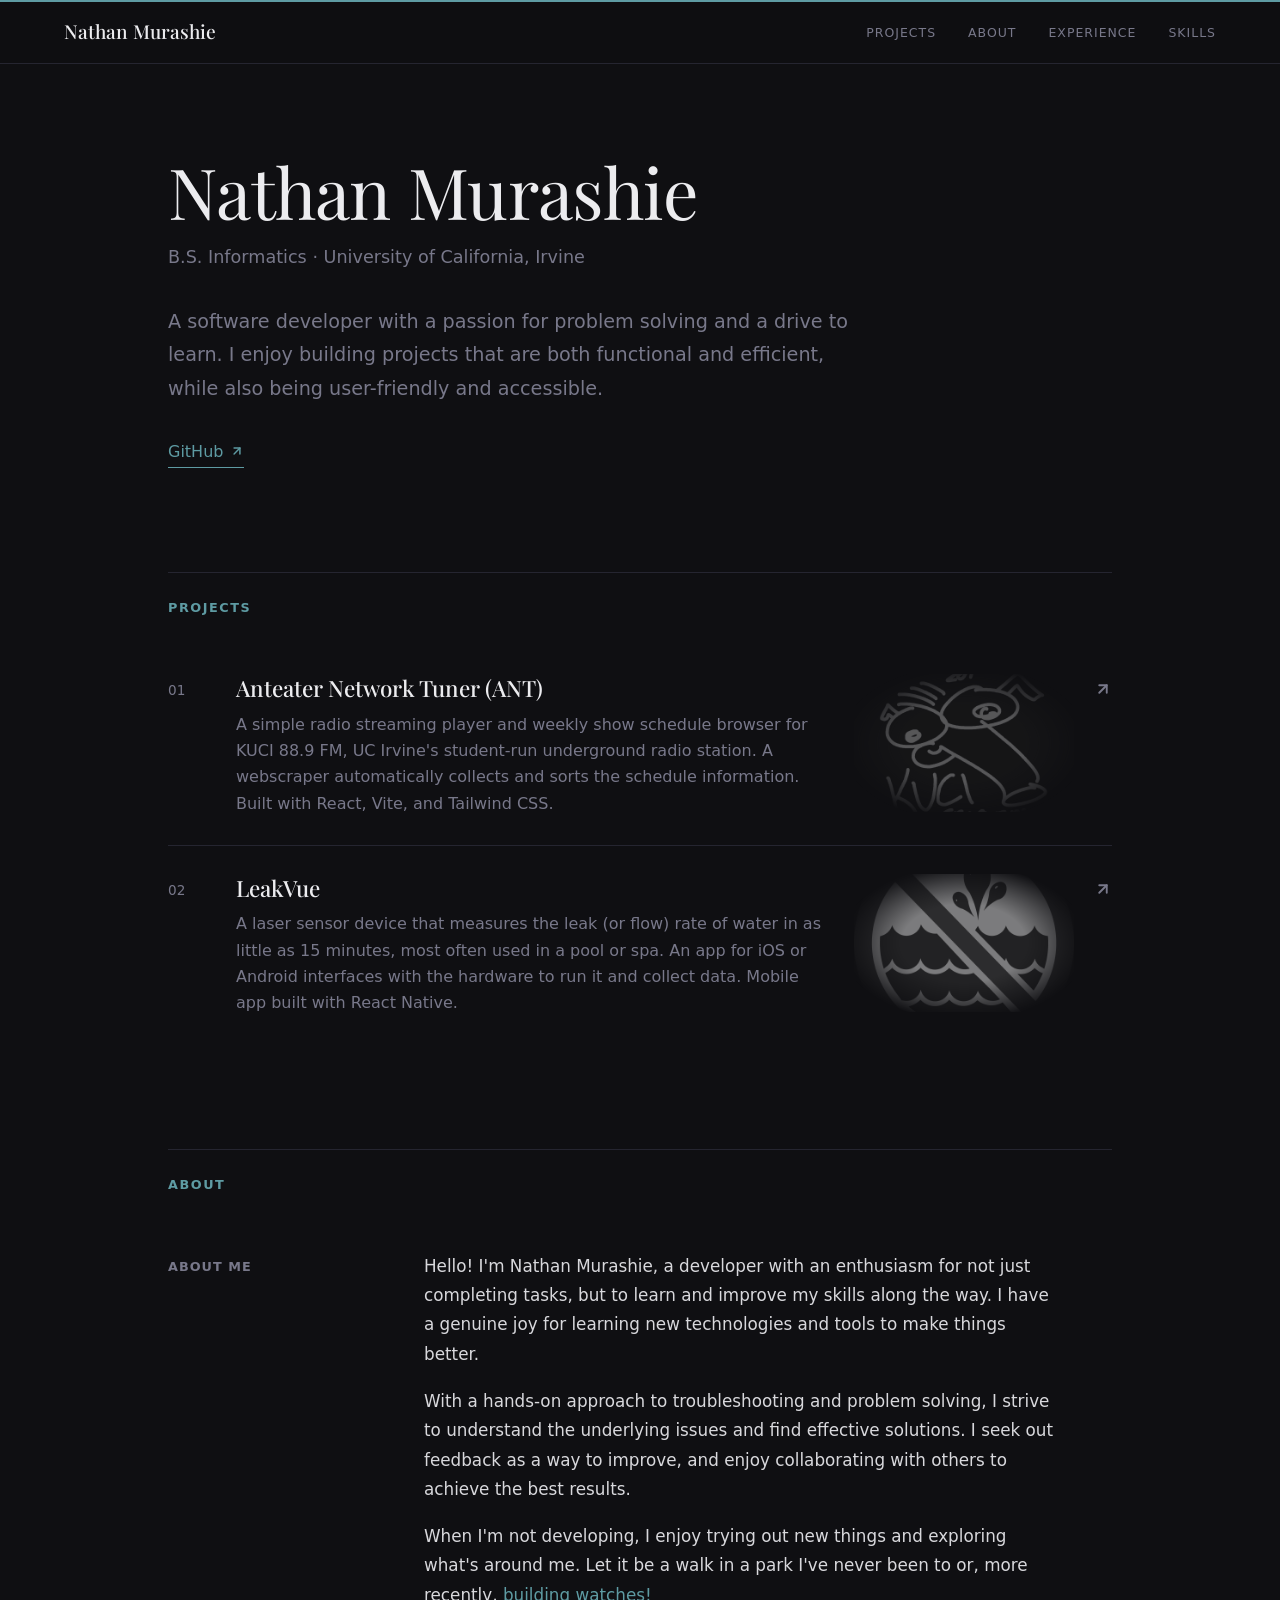
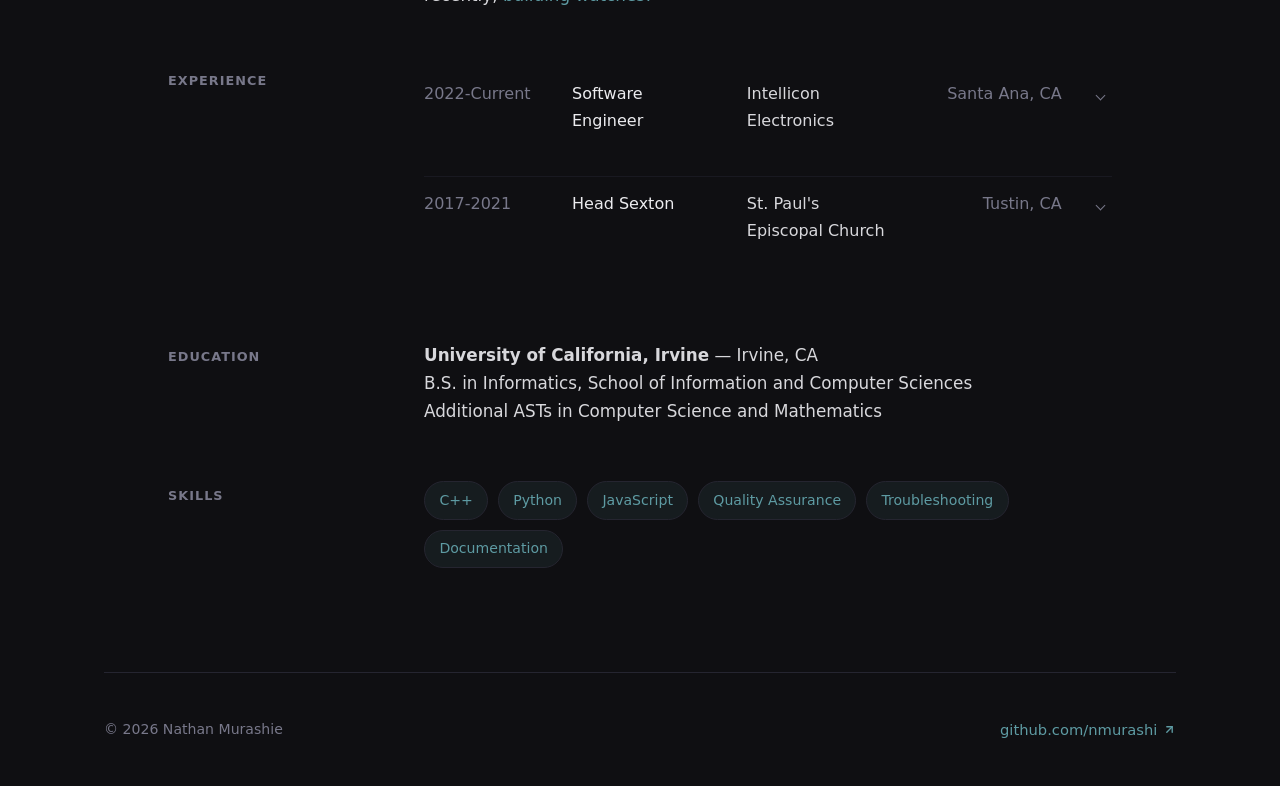
==== commit d4e903c2: "Fixed a typo, oops" ====
--- a/index.html
+++ b/index.html
@@ -94,7 +94,7 @@
                         learning new technologies and tools to make things better.
                     </p>
                     <p>
-                        With both a hands-on approach to troubleshooting and problem solving, I strive to 
+                        With a hands-on approach to troubleshooting and problem solving, I strive to 
                         understand the underlying issues and find effective solutions. I seek out feedback
                         as a way to improve, and enjoy collaborating with others to achieve the best results.
                     </p>
